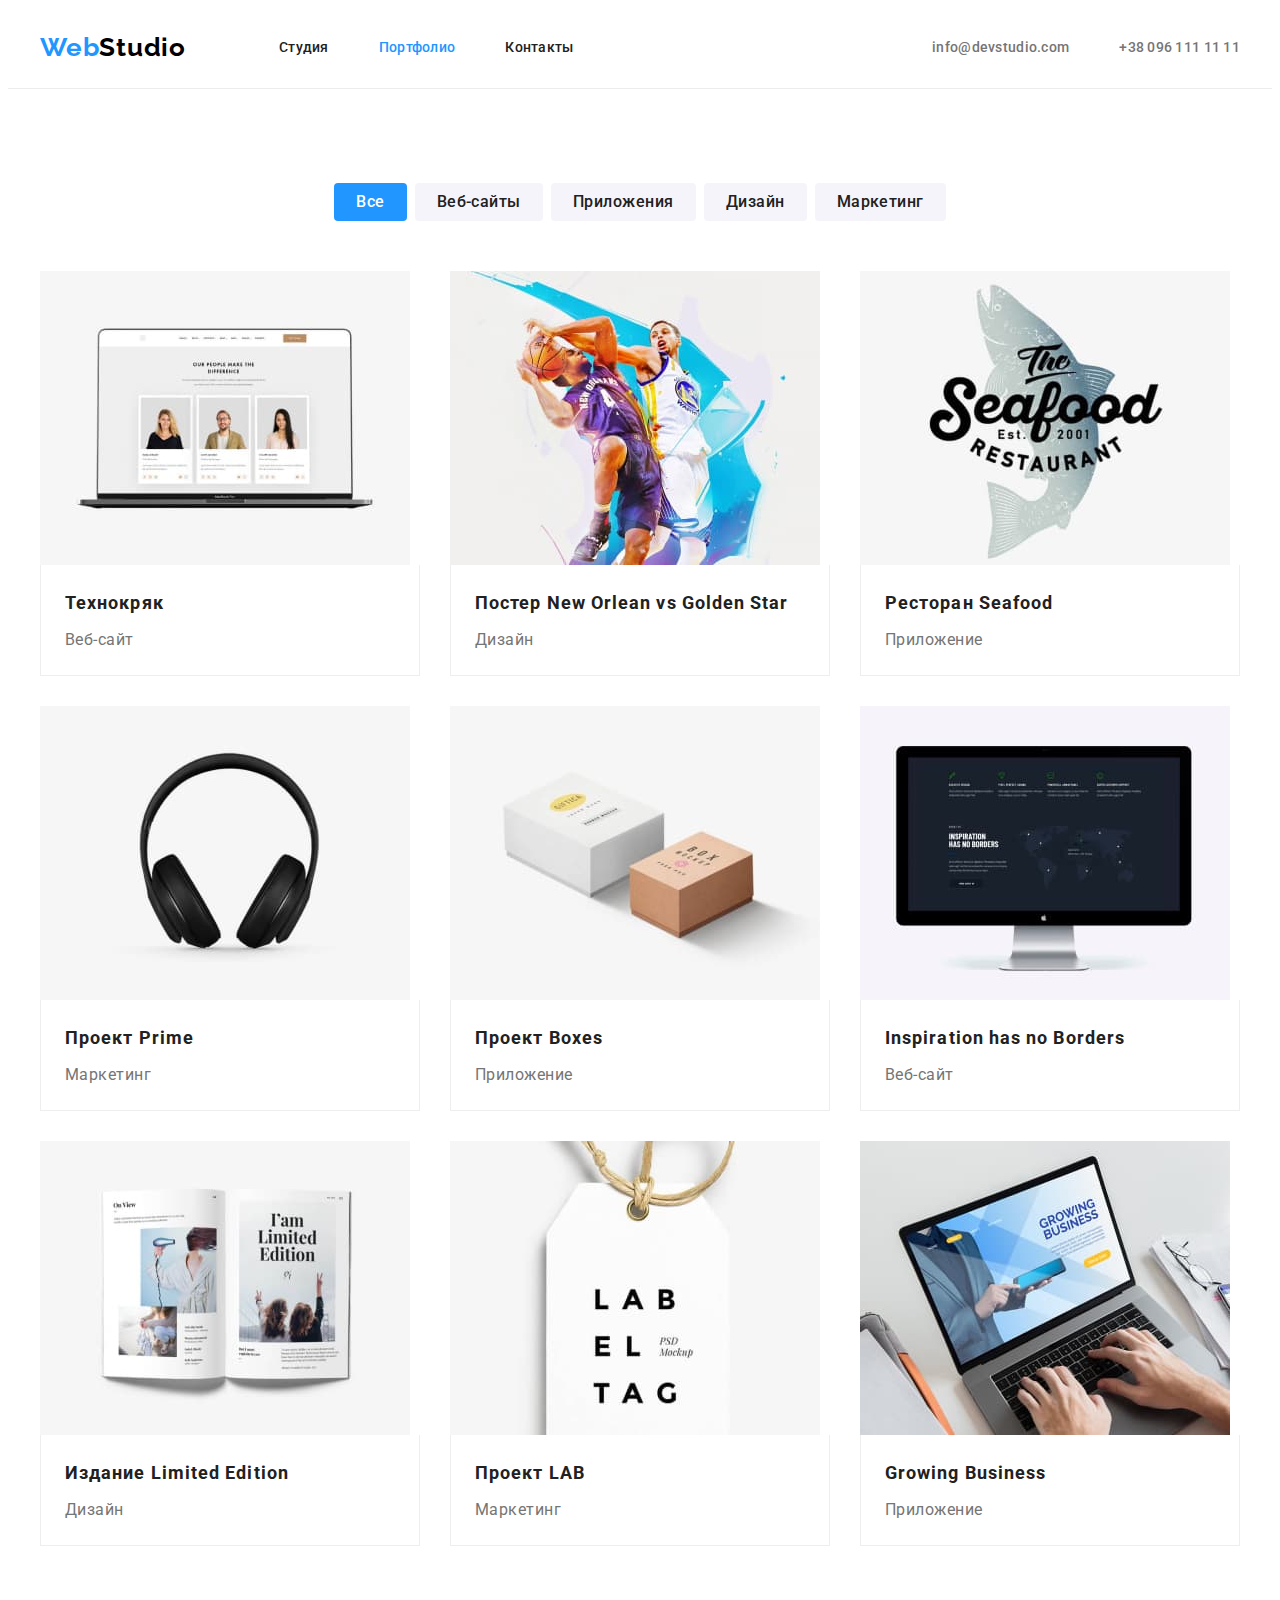
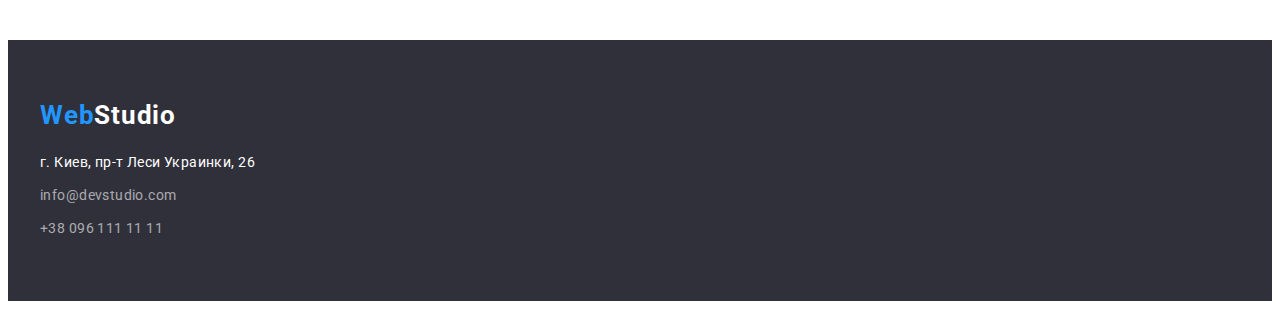
==== portfolio.html @ de07ded1 "copy" ====
<!DOCTYPE html>
<html lang="ru">

<head>
  <meta charset="UTF-8" />
  <meta http-equiv="X-UA-Compatible" content="IE=edge" />
  <meta name="viewport" content="width=device-width, initial-scale=1.0" />
  <title>Web Studio</title>
  <link rel="preconnect" href="https://fonts.googleapis.com">
  <link rel="preconnect" href="https://fonts.gstatic.com" crossorigin>
  <link href="https://fonts.googleapis.com/css2?family=Raleway:wght@700&family=Roboto:wght@400;500;700;900&display=swap"
    rel="stylesheet">

  <link rel="stylesheet" href="https://cdnjs.cloudflare.com/ajax/libs/modern-normalize/1.1.0/modern-normalize.min.css"
    integrity="sha512-wpPYUAdjBVSE4KJnH1VR1HeZfpl1ub8YT/NKx4PuQ5NmX2tKuGu6U/JRp5y+Y8XG2tV+wKQpNHVUX03MfMFn9Q=="
    crossorigin="anonymous" referrerpolicy="no-referrer" />

  <link rel="stylesheet" href="./css/styles.css" />
</head>

<body>
  <!--Шапка-->
  <header class="header">
    <div class="container main-nav">
      <nav class="header-nav">
        <a href="./index.html" lang="en" class="logo"><span>Web</span>Studio</a>
        <ul class="site-nav list">
          <li class="item"><a href="./index.html" class="link">Студия</a></li>
          <li class="item"><a href="./portfolio.html" class="link current">Портфолио</a></li>
          <li class="item"><a href="" class="link">Контакты</a></li>
        </ul>
      </nav>
      <ul class="contact-nav list">
        <li class="item"><a href="mailto:info@devstudio.com" class="link">info@devstudio.com</a></li>
        <li class="item"><a href="tel:+380961111111" class="link">+38 096 111 11 11</a></li>
      </ul>
    </div>
  </header>

  <main>
    <section class="section">
      <div class="container">
        <h1 class="visually-hidden">Портфолио</h1>

        <ul class="portfolio-nav list">
          <li class="item"><button type="button" class="button-portfolio current">Все</button></li>
          <li class="item"><button type="button" class="button-portfolio">Веб-сайты</button></li>
          <li class="item"><button type="button" class="button-portfolio">Приложения</button></li>
          <li class="item"><button type="button" class="button-portfolio">Дизайн</button></li>
          <li class="item"><button type="button" class="button-portfolio">Маркетинг</button></li>
        </ul>

        <ul class="portfolio list">
          <li class="item">
            <article class="card">
              <div class="card-thumb"><img src="./images/tehno.jpg" alt="Ноутбук"></div>
              <div class="card-content">
                <h2 class="portfolio-title">Технокряк</h2>
                <p>Веб-сайт</p>
              </div>
            </article>
          </li>
          <li class="item">
            <article class="card">
              <div class="card-thumb"><img src="./images/poster.jpg" alt="Постер New Orlean vs Golden Star">
              </div>
              <div class="card-content">
                <h2 class="portfolio-title">Постер New Orlean vs Golden Star</h2>
                <p>Дизайн</p>
              </div>
            </article>
          </li>
          <li class="item">
            <article class="card">
              <div class="card-thumb"><img src="./images/seafood.jpg" alt="Логотип ресторана Seafood"></div>
              <div class="card-content">
                <h2 class="portfolio-title">Ресторан Seafood</h2>
                <p>Приложение</p>
              </div>
            </article>
          </li>
          <li class="item">
            <article class="card">
              <div class="card-thumb"><img src="./images/prime.jpg" alt="Наушники"></div>
              <div class="card-content">
                <h2 class="portfolio-title">Проект Prime</h2>
                <p>Маркетинг</p>
              </div>
            </article>
          </li>
          <li class="item">
            <article class="card">
              <div class="card-thumb"><img src="./images/boxes.jpg" alt="Две коробки"></div>
              <div class="card-content">
                <h2 class="portfolio-title">Проект Boxes</h2>
                <p>Приложение</p>
              </div>
            </article>
          </li>
          <li class="item">
            <article class="card">
              <div class="card-thumb"><img src="./images/insp.jpg" alt="Монитор"></div>
              <div class="card-content">
                <h2 class="portfolio-title">Inspiration has no Borders</h2>
                <p>Веб-сайт</p>
              </div>
            </article>
          </li>
          <li class="item">
            <article class="card">
              <div class="card-thumb">
                <img src="./images/limited-edition.jpg" alt="Издание Limited Edition">
              </div>
              <div class="card-content">
                <h2 class="portfolio-title">Издание Limited Edition</h2>
                <p>Дизайн</p>
              </div>
            </article>
          </li>
          <li class="item">
            <article class="card">
              <div class="card-thumb"><img src="./images/lab.jpg" alt="Логотип проекта LAВ"></div>
              <div class="card-content">
                <h2 class="portfolio-title">Проект LAB</h2>
                <p>Маркетинг</p>
              </div>
            </article>
          </li>
          <li class="item">
            <article class="card">
              <div class="card-thumb"><img src="./images/growing.jpg" alt="Работа за ноутбуком"></div>
              <div class="card-content">
                <h2 class="portfolio-title">Growing Business</h2>
                <p>Приложение</p>
              </div>
            </article>
          </li>
        </ul>
      </div>
    </section>
  </main>

  <!--Футер-->
  <footer class="footer">
    <div class="container">
      <a href="./index.html" lang="en" class="logo-footer"><span>Web</span>Studio</a>
      <address>
        <ul class="footer-list list">
          <li class="footer-item"><a href="https://goo.gl/maps/7bNs7U3kRPQ5HcKG6" target="_blank" class="link-adress">г.
              Киев, пр-т Леси
              Украинки,
              26</a></li>
          <li class="footer-item"><a href="mailto:info@devstudio.com" class="link-contact">info@devstudio.com</a></li>
          <li class="footer-item"><a href="tel:+380961111111" class="link-contact">+38 096 111 11 11</a></li>
        </ul>
      </address>
    </div>
  </footer>
</body>

</html>
---- css/styles.css ----
/* Фон background: #E5E5E5 */
/* фон блока background: #F5F4FA */
/* фон футера background: #2F303A */
/* цвет текста color: #757575;-светлый  #212121; #000000 #FFFFFF

*/
/* цвет ссылок футера color: rgba(255, 255, 255, 0.6); */
/* акцент color: #2196F */

:root { 
--primary-text-color: #757575;
--title-text-color: #212121;
--accent-color: #2196ff;
--primary-white-color: #FFFFFF;
--border-portfolio: 1px solid #EEEEEE;
--section-padding: 94px;
--card-set-gap: 30px;
--card-shadow:0px 1px 3px rgba(0, 0, 0, 0.12),
0px 1px 1px rgba(0, 0, 0, 0.14),
0px 2px 1px rgba(0, 0, 0, 0.2);
}

body {
  background-color: var(--primary-white-color);
  color: var(--primary-text-color);
  font-family: "Roboto", sans-serif;
}

/* Utilities */

img {
  display: block;
  max-width: 100%;
  height: auto;
}

.list {
  list-style: none;
  margin: 0;
  padding-left: 0;
}

.link {
  text-decoration: none;
  font-weight: 500;
  font-size: 14px;
  line-height: 1.14;
  letter-spacing: 0.02em;
}

.container {
  width: 1200px;
  padding-left: 15px;
  padding-right: 15px;
  margin-right: auto;
  margin-left: auto;
}

.section {
  padding-top: var(--section-padding);
  padding-bottom: var(--section-padding);
}


/* site nav */
.header {
  border-bottom: 1px solid #ECECEC;
}

.main-nav {
  display: flex;
  align-items: center;
}

.header-nav {
  display: flex;
  align-items: center; 
}

.site-nav {
  margin-left: 93px;
}

.contact-nav {
  margin-left: auto;
}

.site-nav .link {
  display: block;
  padding-top: 32px;
  padding-bottom: 32px;

  color: var(--title-text-color);
}

.site-nav .link.current {
  color: var(--accent-color);
}

.contact-nav, .site-nav {
  padding: 0;
  margin-bottom: 0;
  margin-top: 0;
  display: flex;
}
.site-nav .item:not(:last-child),
.contact-nav .item:not(:last-child) {
  margin-right: 50px;
}


.contact-nav .link {
  display: block;
  padding-top: 32px;
  padding-bottom: 32px;

  color: var(--primary-text-color);
}

.contact-nav a:hover,
.contact-nav a:focus,
.site-nav a:hover,
.site-nav a:focus,
.footer .link:hover, 
.footer .link:focus, 
.link-contact:hover, 
.link-contact:focus {
  color: var(--accent-color);
}

/* Logo */

.logo {
  display: block;

  color: #000;
  font-family: "Raleway", sans-serif;
  font-weight: bold;
  font-size: 26px;
  line-height: 1.2;
  letter-spacing: 0.03em;
  text-decoration: none;
}

.logo>span {
  color: var(--accent-color);
}

/* Hero */

.hero {
  background-color: #2f303a;
  text-align: center;
  padding-top: 200px;
  padding-bottom: 200px;
}

.hero-title {
  margin-top: 0;
  margin-bottom: 30px;
  margin-right: auto;
  margin-left: auto;
  width: 696px;

  color: var(--primary-white-color);
  font-weight: 900;
  font-size: 44px;
  line-height: 1.36;
  letter-spacing: 0.06em;
  text-transform: uppercase;
}

/* Section */

.section-title {
  margin-bottom: 50px;
  margin-top: 0;

  color: var(--title-text-color);
  font-weight: 700;
  font-size: 36px;
  line-height: 1.17;
  text-align: center;
  letter-spacing: 0.03em;
}
/* Features */

.features {
  display: flex;
  justify-content: space-between;
}

.features .title {
  margin-top: 0;
  margin-bottom: 10px;

  color: var(--title-text-color);
  font-weight: 700;
  font-size: 14px;
  line-height: 1.14;
  letter-spacing: 0.03em;
  text-transform: uppercase;
}

.features .text {
  margin: 0;

  font-size: 14px;
  line-height: 1.71;
  letter-spacing: 0.03em;
}

.features .item {
width: 270px;
}

.visually-hidden {
  position: absolute;
  white-space: nowrap;
  width: 1px;
  height: 1px;
  overflow: hidden;
  border: 0;
  padding: 0;
  clip: rect(0 0 0 0);
  clip-path: inset(50%);
  margin: -1px;
}
/* Work List */
.section-work {
  padding-top: 0;
}

.work-list {
  display: flex;
  justify-content: space-between;
}

/* Team */

.section-team {
  background-color: #f5f4fa;
}

.team-list {
  display: flex;
  margin-right: calc(-1 * var(--card-set-gap));
}

.name {
  margin-top: 0;
  margin-bottom: 10px;

  color: var(--title-text-color);
  font-weight: 500;
  font-size: 16px;
  line-height: 1.19;
  text-align: center;
  letter-spacing: 0.03em;
}

.team-list>.item {
  flex-basis: calc(100% / 4 - var(--card-set-gap));
  margin-right: var(--card-set-gap);

  box-shadow: var(--card-shadow);
  border-radius: 0px 0px 4px 4px;
  overflow: hidden;
}

.team-card {
padding-top: 30px;
padding-bottom: 30px;

background-color: var(--primary-white-color);
}


.team-list p {
  margin-top: 0;
  margin-bottom: 0;

  font-size: 16px;
  line-height: 1.19;
  text-align: center;
  letter-spacing: 0.03em;
}

/* Button */

.button {
  border: none;
  border-radius: 4px;
  box-shadow: 0px 4px 4px rgba(0, 0, 0, 0.15);
  height: 50px;
  min-width: 200px;

  font-family: "Roboto", sans-serif;
  color: var(--primary-white-color);
  background-color: var(--accent-color);
  cursor: pointer;
  font-weight: 700;
  font-size: 16px;
  line-height: 1.87;
  text-align: center;
  letter-spacing: 0.06em;
}

.button:hover, .button:focus {
  background-color: #188CE8;
  color: var(--primary-white-color);
}

/* Footer */

.footer {
  background-color: #2f303a;
  padding-top: 60px;
  padding-bottom: 60px;
}

.logo-footer {
  margin-bottom: 20px;

  color: var(--primary-white-color);
  font-family: inherit;
  font-weight: 700;
  font-size: 26px;
  line-height: 1.2;
  letter-spacing: 0.03em;
  text-decoration: none;
  display: block;
}

.logo-footer > span {
  color: var(--accent-color);
}

.footer-item:not(:last-child) {
margin-bottom: 9px;
}

.link-adress {
  color: var(--primary-white-color);
  font-style: normal;
  text-decoration: none;
  font-size: 14px;
  line-height: 1.71;
  letter-spacing: 0.03em;
}

.link-contact {
  color: rgba(255, 255, 255, 0.6);
  font-style: normal;
  text-decoration: none;
  font-size: 14px;
  line-height: 1.71;
  letter-spacing: 0.03em;
}

/* Portfolio */

/* button nav */
.portfolio-nav {
  margin-bottom: 50px;
  display: flex;
  justify-content: center;
}

.portfolio-nav > .item:not(:last-child) {
  margin-right: 8px;
}

.button-portfolio.current,
.button-portfolio:hover,
.button-portfolio:focus {
  color: var(--primary-white-color);
  background-color: var(--accent-color);
}

.button-portfolio {
  cursor: pointer;
  padding: 6px 22px;
  display: flex;
  /* height: 38px; 
  min-width: 78px;
  align-items: center;
  justify-content: center; */

  font-family: inherit;
  background-color: #F5F4FA;
  color: var(--title-text-color);
  font-weight: 500;
  font-size: 16px;
  line-height: 1.62;
  text-align: center;
  letter-spacing: 0.03em;
  border: none;
  border-radius: 4px;
}

/* Portfolio List */

.portfolio {
  display: flex;
  flex-wrap: wrap;
  margin-bottom: calc(-1 * var(--card-set-gap));
  margin-right: calc(-1 * var(--card-set-gap));
}

.portfolio > .item {
 flex-basis: calc(100% / 3 - var(--card-set-gap));
 margin-right: var(--card-set-gap);
 margin-bottom: var(--card-set-gap);
}

.card-content {
  padding-top: 20px;
  padding-bottom: 20px;
  padding-left: 24px;
  padding-right: 24px;
  border-left: var(--border-portfolio);
  border-bottom: var(--border-portfolio);
  border-right: var(--border-portfolio);
}

.portfolio-title {
  margin-top: 0;
  margin-bottom: 4px;

  color: var(--title-text-color);
  font-size: 18px;
  line-height: 2;
  letter-spacing: 0.06em;
}

.portfolio p {
  font-size: 16px;
  line-height: 1.87;
  letter-spacing: 0.03em;
  margin-top: 0px;
  margin-bottom: 0px;
}
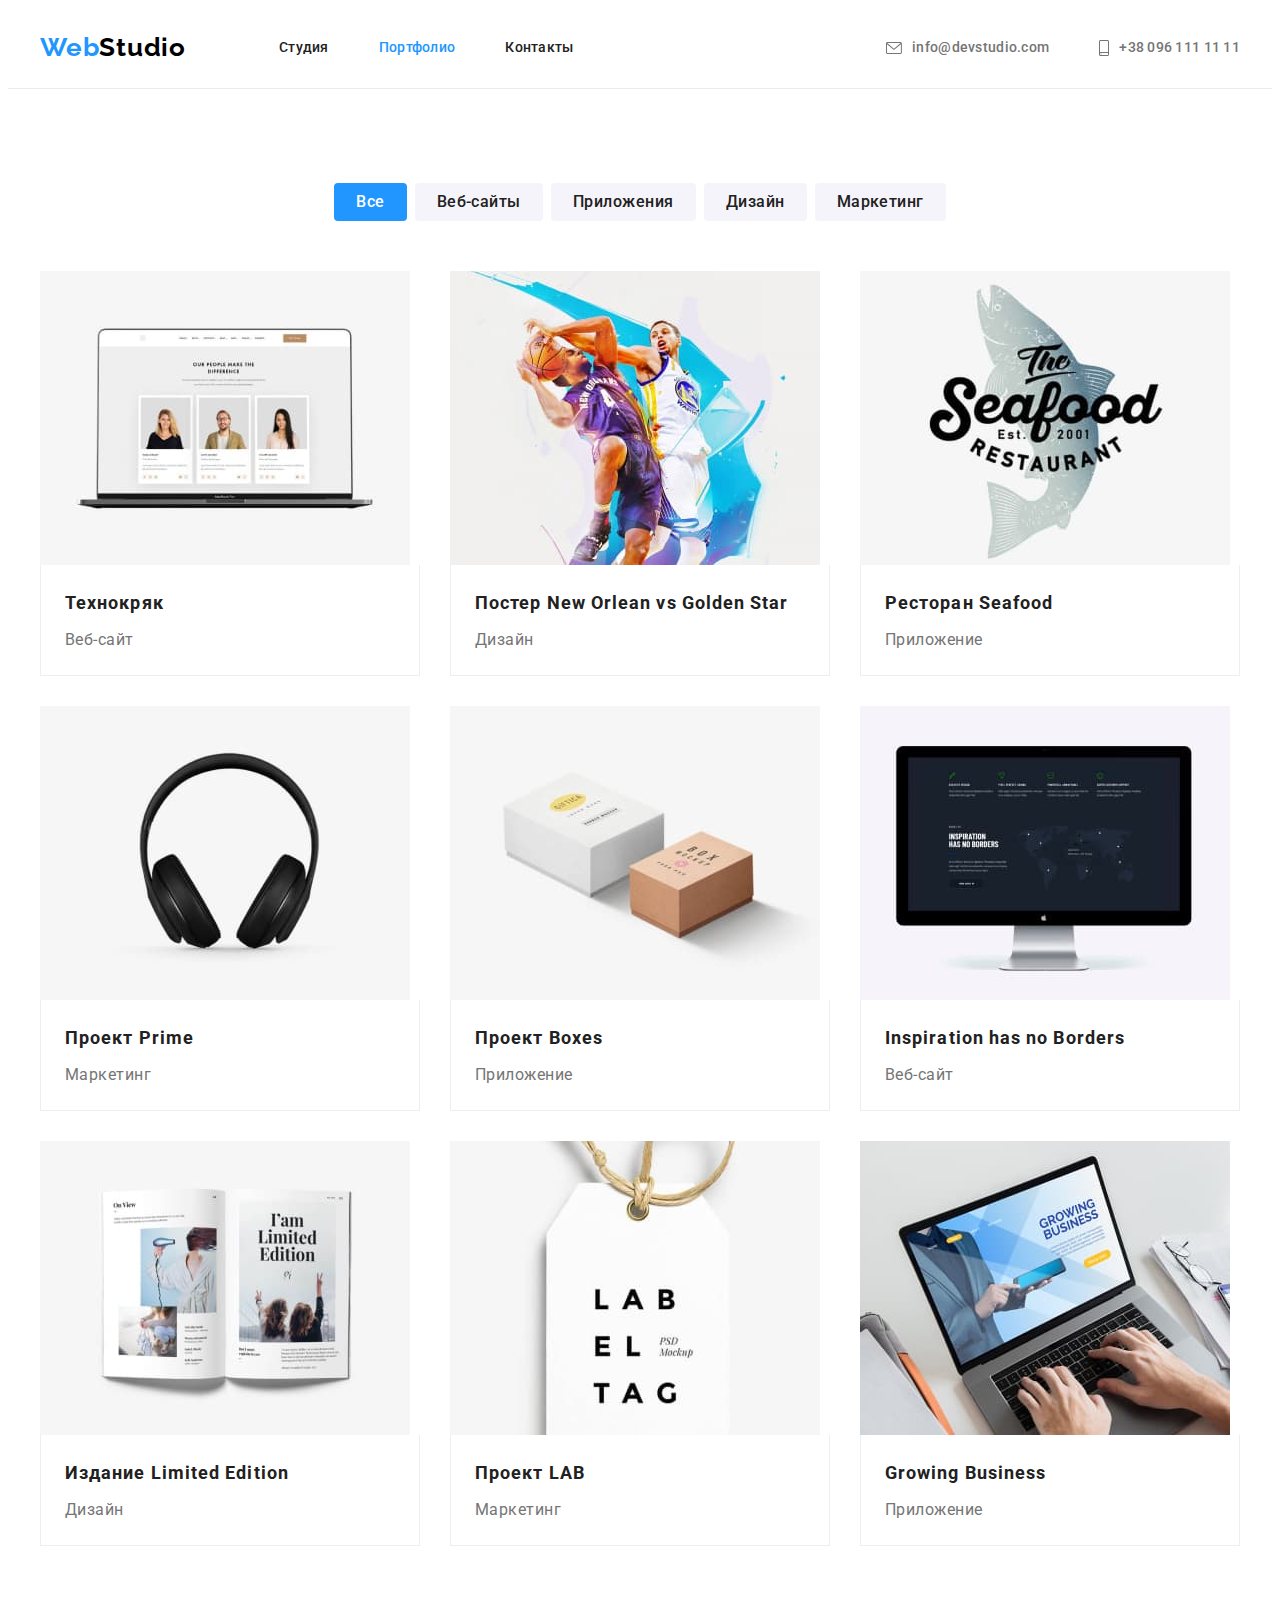
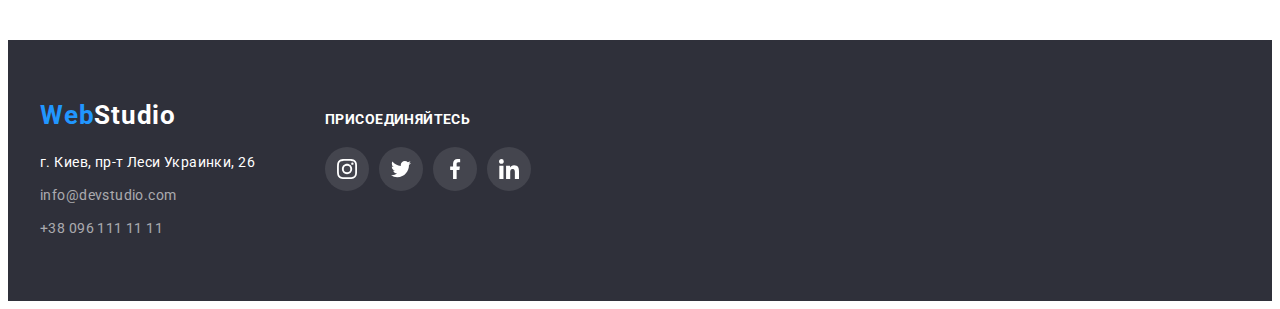
==== commit c2a7851d: "portfolio" ====
--- a/portfolio.html
+++ b/portfolio.html
@@ -31,8 +31,12 @@
         </ul>
       </nav>
       <ul class="contact-nav list">
-        <li class="item"><a href="mailto:info@devstudio.com" class="link">info@devstudio.com</a></li>
-        <li class="item"><a href="tel:+380961111111" class="link">+38 096 111 11 11</a></li>
+        <li class="item"><a href="mailto:info@devstudio.com" class="link"><svg class="icon-envelope">
+              <use href="./images/icons.svg#icon-envelope"></use>
+            </svg>info@devstudio.com</a></li>
+        <li class="item"><a href="tel:+380961111111" class="link"><svg class="icon-smartphone">
+              <use href="./images/icons.svg#icon-smartphone"></use>
+            </svg>+38 096 111 11 11</a></li>
       </ul>
     </div>
   </header>
@@ -142,18 +146,38 @@
 
   <!--Футер-->
   <footer class="footer">
-    <div class="container">
-      <a href="./index.html" lang="en" class="logo-footer"><span>Web</span>Studio</a>
-      <address>
-        <ul class="footer-list list">
-          <li class="footer-item"><a href="https://goo.gl/maps/7bNs7U3kRPQ5HcKG6" target="_blank" class="link-adress">г.
-              Киев, пр-т Леси
-              Украинки,
-              26</a></li>
-          <li class="footer-item"><a href="mailto:info@devstudio.com" class="link-contact">info@devstudio.com</a></li>
-          <li class="footer-item"><a href="tel:+380961111111" class="link-contact">+38 096 111 11 11</a></li>
+    <div class="container footer-container">
+      <div class="address-div">
+        <a href="./index.html" lang="en" class="logo-footer"><span>Web</span>Studio</a>
+        <address>
+          <ul class="footer-list list">
+            <li class="footer-item"><a href="https://goo.gl/maps/7bNs7U3kRPQ5HcKG6" target="_blank"
+                class="link-adress">г.
+                Киев, пр-т Леси
+                Украинки,
+                26</a></li>
+            <li class="footer-item"><a href="mailto:info@devstudio.com" class="link-contact">info@devstudio.com</a></li>
+            <li class="footer-item"><a href="tel:+380961111111" class="link-contact">+38 096 111 11 11</a></li>
+          </ul>
+        </address>
+      </div>
+      <div>
+        <p class="join">присоединяйтесь</p>
+        <ul class="social-list list">
+          <li class="social-item"> <a href="" class="social-link footer-link link"><svg class="social-icon footer-icon">
+                <use href="./images/icons.svg#icon-instagram"></use>
+              </svg></a></li>
+          <li class="social-item"><a href="" class="social-link footer-link link"><svg class="social-icon footer-icon">
+                <use href="./images/icons.svg#icon-twitter"></use>
+              </svg></a></li>
+          <li class="social-item"> <a href="" class="social-link footer-link link"><svg class="social-icon footer-icon">
+                <use href="./images/icons.svg#icon-facebook"></use>
+              </svg></a></li>
+          <li class="social-item"><a href="" class="social-link footer-link link"><svg class="social-icon footer-icon">
+                <use href="./images/icons.svg#icon-linkedin"></use>
+              </svg></a></li>
         </ul>
-      </address>
+      </div>
     </div>
   </footer>
 </body>
--- a/css/styles.css
+++ b/css/styles.css
@@ -12,6 +12,7 @@
 --title-text-color: #212121;
 --accent-color: #2196ff;
 --primary-white-color: #FFFFFF;
+--icon-color: #AFB1B8;
 --border-portfolio: 1px solid #EEEEEE;
 --section-padding: 94px;
 --card-set-gap: 30px;
@@ -103,6 +104,8 @@
   margin-top: 0;
   display: flex;
 }
+
+
 .site-nav .item:not(:last-child),
 .contact-nav .item:not(:last-child) {
   margin-right: 50px;
@@ -110,12 +113,14 @@
 
 
 .contact-nav .link {
-  display: block;
+  display: flex;
   padding-top: 32px;
   padding-bottom: 32px;
+  align-items: center;
 
   color: var(--primary-text-color);
 }
+
 
 .contact-nav a:hover,
 .contact-nav a:focus,
@@ -128,6 +133,20 @@
   color: var(--accent-color);
 }
 
+.icon-envelope {
+  width: 16px;
+  height: 12px;
+  margin-right: 10px;
+  fill: currentColor;
+}
+
+.icon-smartphone {
+  width: 10px;
+  height: 16px;
+  margin-right: 10px;
+  fill: currentColor;
+}
+
 /* Logo */
 
 .logo {
@@ -149,10 +168,17 @@
 /* Hero */
 
 .hero {
+  text-align: center;
+
   background-color: #2f303a;
-  text-align: center;
+  background-image: linear-gradient(to right, rgba(47, 48, 58, 0.4), rgba(47, 48, 58, 0.4)),
+  url(../images/background-hero.jpg);
+  max-width: 1600px;
+  height: 600px;
   padding-top: 200px;
   padding-bottom: 200px;
+  background-size: cover;
+  background-position: center;
 }
 
 .hero-title {
@@ -183,6 +209,7 @@
   text-align: center;
   letter-spacing: 0.03em;
 }
+
 /* Features */
 
 .features {
@@ -214,11 +241,37 @@
 width: 270px;
 }
 
+.features .item::before {
+  content: ' ';
+  display: block;
+  height: 120px;
+  margin-bottom: 30px;
+  background-color: #F5F4FA;
+  background-repeat: no-repeat;
+  background-position: center;
+}
+
+.icon-antenna::before {
+ background-image: url(../images/antenna.svg);
+}
+
+.icon-clock::before {
+  background-image: url(../images/clock.svg);
+}
+
+.icon-diagram::before {
+background-image: url(../images/diagram.svg);
+}
+
+.icon-astronaut::before {
+  background-image: url(../images/astronaut.svg);
+}
+
 .visually-hidden {
-  position: absolute;
-  white-space: nowrap;
-  width: 1px;
-  height: 1px;
+  position:absolute;
+  white-space:nowrap;
+  width:1px;
+  height:1px;
   overflow: hidden;
   border: 0;
   padding: 0;
@@ -260,19 +313,19 @@
 }
 
 .team-list>.item {
-  flex-basis: calc(100% / 4 - var(--card-set-gap));
   margin-right: var(--card-set-gap);
+  padding-bottom: 30px;
 
   box-shadow: var(--card-shadow);
   border-radius: 0px 0px 4px 4px;
   overflow: hidden;
+
+  background-color: var(--primary-white-color);
 }
 
 .team-card {
 padding-top: 30px;
-padding-bottom: 30px;
-
-background-color: var(--primary-white-color);
+padding-bottom: 16px;
 }
 
 
@@ -284,6 +337,45 @@
   line-height: 1.19;
   text-align: center;
   letter-spacing: 0.03em;
+}
+
+/* Social Media */
+
+.social-list {
+  display: flex;
+  justify-content: center;
+  align-items: center;
+}
+
+.social-item {
+  margin-right: 10px;
+}
+
+.social-item:last-child {
+  margin-right: 0;
+}
+
+.social-icon{
+  width: 20px;
+  height: 20px;
+  fill: currentColor;
+  display: inline;
+}
+
+
+.social-link {
+  border-radius: 50%;
+  width: 44px;
+  height: 44px;
+  display: flex;
+  justify-content: center;
+  align-items: center;
+  color: var(--icon-color);
+}
+
+.social-link:hover {
+  background-color: var(--accent-color);
+  color: var(--primary-white-color);
 }
 
 /* Button */
@@ -311,12 +403,61 @@
   color: var(--primary-white-color);
 }
 
+/* Clients */
+
+.clients-list {
+  display: flex;
+  justify-content: center;
+  align-items: center;
+}
+
+.clients-item {
+  margin-right: 30px;
+}
+
+.clients-item:last-child {
+  margin-right: 0;
+}
+
+.clients-link {
+  border: 1px solid #AFB1B8;
+  box-sizing: border-box;
+  border-radius: 4px;
+  width: 170px;
+  height: 92px;
+  display: flex;
+  justify-content: center;
+  align-items: center;
+  color: var(--icon-color);
+}
+
+.clients-link:hover {
+  border-color: var(--accent-color);
+  color: var(--accent-color);
+}
+
+.clients-icon {
+  width: 106px;
+  height: 60px;
+  fill: currentColor;
+}
+
+
 /* Footer */
 
 .footer {
   background-color: #2f303a;
   padding-top: 60px;
   padding-bottom: 60px;
+}
+
+.footer-container {
+  display: flex;
+  align-items: baseline;
+}
+
+.address-div {
+  margin-right: 70px;
 }
 
 .logo-footer {
@@ -357,6 +498,32 @@
   line-height: 1.71;
   letter-spacing: 0.03em;
 }
+
+.join {
+margin-bottom: 20px;
+margin-top: 0;
+
+  color: var(--primary-white-color);
+  font-weight: 700;
+  font-size: 14px;
+  line-height: 16px;
+  letter-spacing: 0.03em;
+  text-transform: uppercase;
+}
+
+.footer-link {
+  color: var(--primary-white-color);
+  background-color: rgba(255, 255, 255, 0.1);
+}
+
+.footer-link:hover .footer-icon{
+  color: var(--primary-white-color);
+}
+
+.footer-icon {
+  fill: currentColor;
+}
+
 
 /* Portfolio */
 
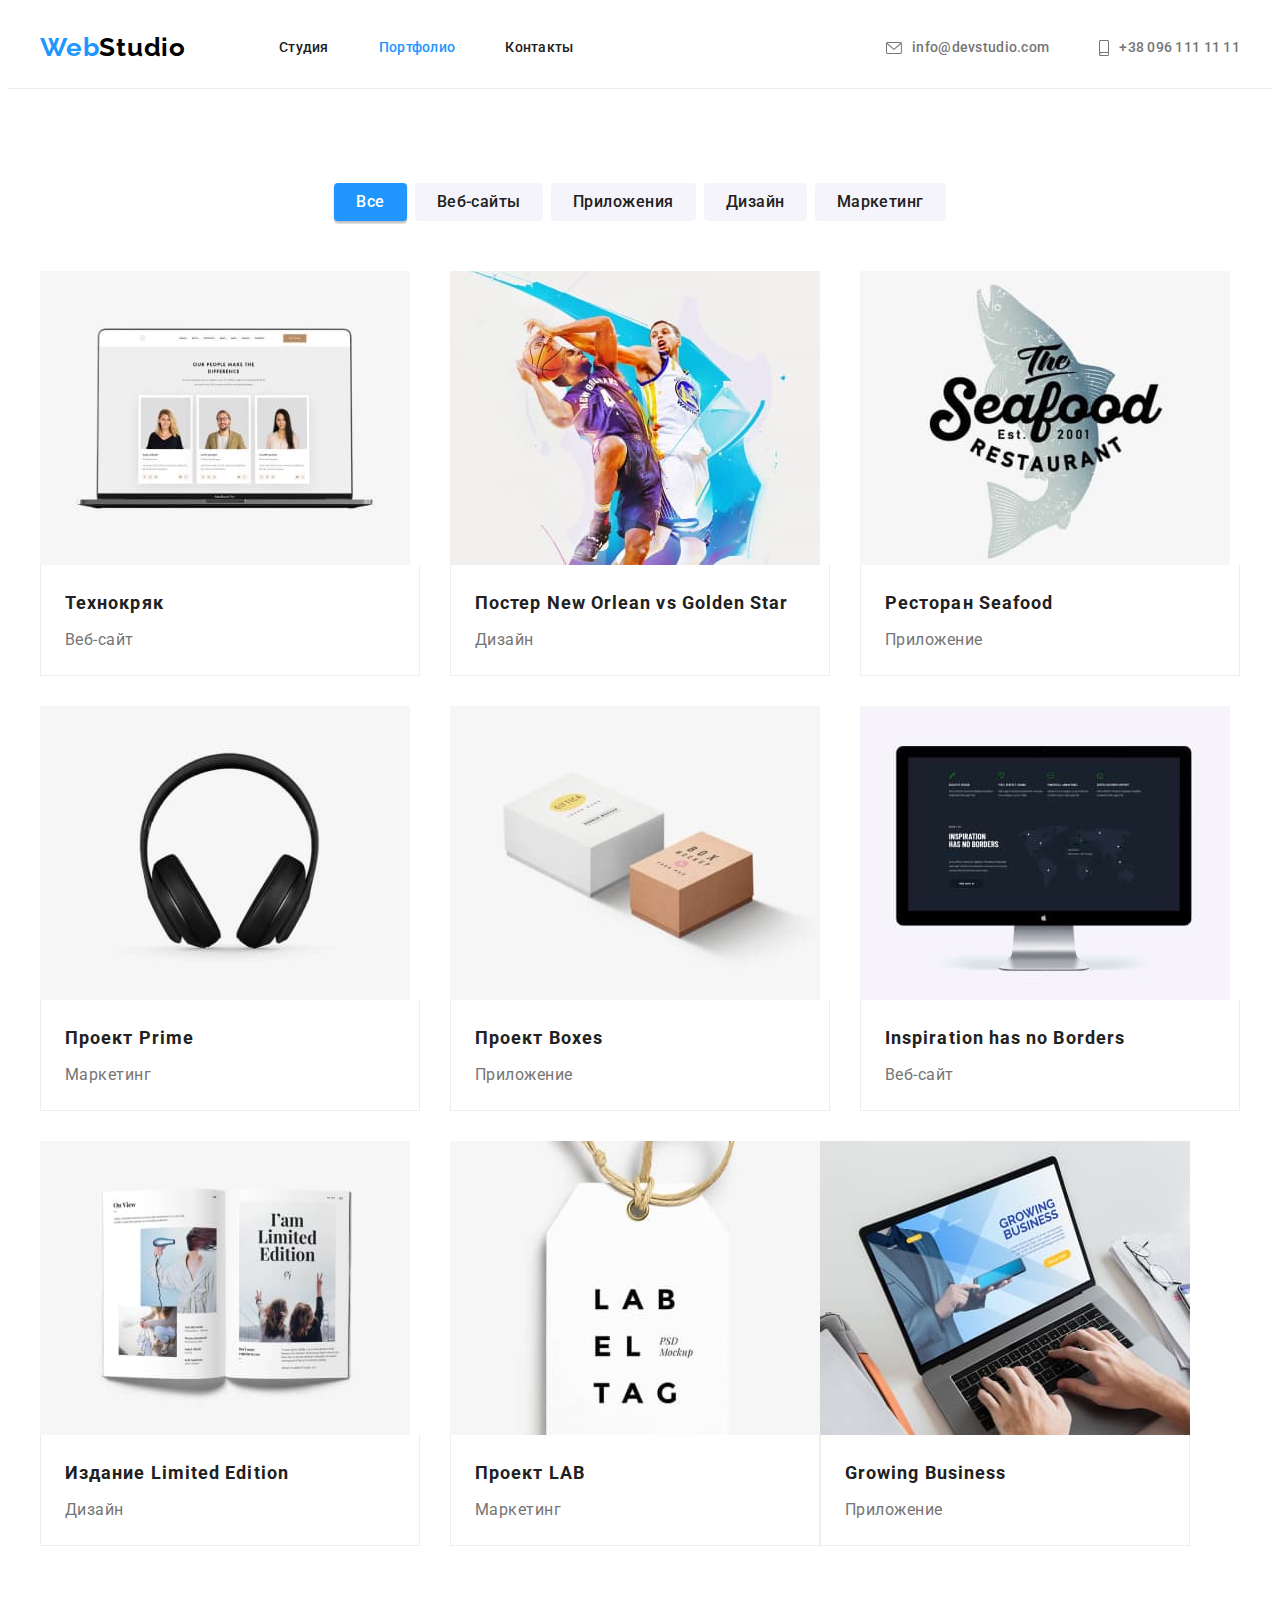
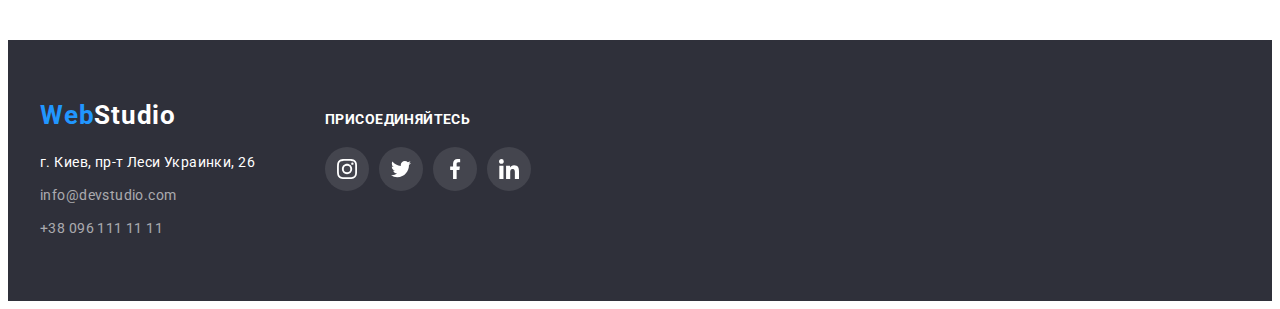
==== commit 2a4f6eb0: "hover" ====
--- a/portfolio.html
+++ b/portfolio.html
@@ -55,89 +55,86 @@
         </ul>
 
         <ul class="portfolio list">
-          <li class="item">
-            <article class="card">
-              <div class="card-thumb"><img src="./images/tehno.jpg" alt="Ноутбук"></div>
+          <li class="portfolio-item"><a href="" class="card-link link">
+              <img src="./images/tehno.jpg" alt="Ноутбук">
               <div class="card-content">
                 <h2 class="portfolio-title">Технокряк</h2>
                 <p>Веб-сайт</p>
               </div>
-            </article>
+            </a>
           </li>
-          <li class="item">
-            <article class="card">
-              <div class="card-thumb"><img src="./images/poster.jpg" alt="Постер New Orlean vs Golden Star">
-              </div>
+          <li class="portfolio-item"><a href="" class="card-link link">
+              <img src="./images/poster.jpg" alt="Постер New Orlean vs Golden Star">
               <div class="card-content">
                 <h2 class="portfolio-title">Постер New Orlean vs Golden Star</h2>
                 <p>Дизайн</p>
               </div>
-            </article>
+            </a>
           </li>
-          <li class="item">
-            <article class="card">
-              <div class="card-thumb"><img src="./images/seafood.jpg" alt="Логотип ресторана Seafood"></div>
+          <li class="portfolio-item"><a href="" class="card-link link">
+              <img src="./images/seafood.jpg" alt="Логотип ресторана Seafood">
               <div class="card-content">
                 <h2 class="portfolio-title">Ресторан Seafood</h2>
                 <p>Приложение</p>
               </div>
-            </article>
+            </a>
           </li>
-          <li class="item">
-            <article class="card">
-              <div class="card-thumb"><img src="./images/prime.jpg" alt="Наушники"></div>
+          <li class="portfolio-item"><a href="" class="card-link link">
+              <img src="./images/prime.jpg" alt="Наушники">
               <div class="card-content">
                 <h2 class="portfolio-title">Проект Prime</h2>
                 <p>Маркетинг</p>
               </div>
-            </article>
+            </a>
           </li>
-          <li class="item">
-            <article class="card">
-              <div class="card-thumb"><img src="./images/boxes.jpg" alt="Две коробки"></div>
+          <li class="portfolio-item">
+            <a href="" class="card-link link">
+              <img src="./images/boxes.jpg" alt="Две коробки">
               <div class="card-content">
                 <h2 class="portfolio-title">Проект Boxes</h2>
                 <p>Приложение</p>
               </div>
-            </article>
+            </a>
           </li>
-          <li class="item">
-            <article class="card">
-              <div class="card-thumb"><img src="./images/insp.jpg" alt="Монитор"></div>
+
+          <li class="portfolio-item">
+            <a href="" class="card-link link">
+              <img src="./images/insp.jpg" alt="Монитор">
               <div class="card-content">
                 <h2 class="portfolio-title">Inspiration has no Borders</h2>
                 <p>Веб-сайт</p>
               </div>
-            </article>
+            </a>
           </li>
-          <li class="item">
-            <article class="card">
-              <div class="card-thumb">
-                <img src="./images/limited-edition.jpg" alt="Издание Limited Edition">
-              </div>
+
+          <li class="portfolio-item">
+            <a href="" class="card-link link">
+              <img src="./images/limited-edition.jpg" alt="Издание Limited Edition">
               <div class="card-content">
                 <h2 class="portfolio-title">Издание Limited Edition</h2>
                 <p>Дизайн</p>
               </div>
-            </article>
+            </a>
           </li>
+
           <li class="item">
-            <article class="card">
-              <div class="card-thumb"><img src="./images/lab.jpg" alt="Логотип проекта LAВ"></div>
+            <a href="" class="card-link link">
+              <img src="./images/lab.jpg" alt="Логотип проекта LAВ">
               <div class="card-content">
                 <h2 class="portfolio-title">Проект LAB</h2>
                 <p>Маркетинг</p>
               </div>
-            </article>
+            </a>
           </li>
+
           <li class="item">
-            <article class="card">
-              <div class="card-thumb"><img src="./images/growing.jpg" alt="Работа за ноутбуком"></div>
+            <a href="" class="card-link link">
+              <img src="./images/growing.jpg" alt="Работа за ноутбуком">
               <div class="card-content">
                 <h2 class="portfolio-title">Growing Business</h2>
                 <p>Приложение</p>
               </div>
-            </article>
+            </a>
           </li>
         </ul>
       </div>
--- a/css/styles.css
+++ b/css/styles.css
@@ -7,18 +7,18 @@
 /* цвет ссылок футера color: rgba(255, 255, 255, 0.6); */
 /* акцент color: #2196F */
 
-:root { 
---primary-text-color: #757575;
---title-text-color: #212121;
---accent-color: #2196ff;
---primary-white-color: #FFFFFF;
---icon-color: #AFB1B8;
---border-portfolio: 1px solid #EEEEEE;
---section-padding: 94px;
---card-set-gap: 30px;
---card-shadow:0px 1px 3px rgba(0, 0, 0, 0.12),
-0px 1px 1px rgba(0, 0, 0, 0.14),
-0px 2px 1px rgba(0, 0, 0, 0.2);
+:root {
+  --primary-text-color: #757575;
+  --title-text-color: #212121;
+  --accent-color: #2196ff;
+  --primary-white-color: #FFFFFF;
+  --icon-color: #AFB1B8;
+  --border-portfolio: 1px solid #EEEEEE;
+  --section-padding: 94px;
+  --card-set-gap: 30px;
+  --card-shadow: 0px 1px 3px rgba(0, 0, 0, 0.12),
+    0px 1px 1px rgba(0, 0, 0, 0.14),
+    0px 2px 1px rgba(0, 0, 0, 0.2);
 }
 
 body {
@@ -75,7 +75,7 @@
 
 .header-nav {
   display: flex;
-  align-items: center; 
+  align-items: center;
 }
 
 .site-nav {
@@ -98,7 +98,8 @@
   color: var(--accent-color);
 }
 
-.contact-nav, .site-nav {
+.contact-nav,
+.site-nav {
   padding: 0;
   margin-bottom: 0;
   margin-top: 0;
@@ -126,9 +127,9 @@
 .contact-nav a:focus,
 .site-nav a:hover,
 .site-nav a:focus,
-.footer .link:hover, 
-.footer .link:focus, 
-.link-contact:hover, 
+.footer .link:hover,
+.footer .link:focus,
+.link-contact:hover,
 .link-contact:focus {
   color: var(--accent-color);
 }
@@ -172,8 +173,11 @@
 
   background-color: #2f303a;
   background-image: linear-gradient(to right, rgba(47, 48, 58, 0.4), rgba(47, 48, 58, 0.4)),
-  url(../images/background-hero.jpg);
-  max-width: 1600px;
+    url(../images/background-hero.jpg);
+  background-repeat: no-repeat;
+  margin-right: auto;
+  margin-left: auto;
+    max-width: 1600px;
   height: 600px;
   padding-top: 200px;
   padding-bottom: 200px;
@@ -238,40 +242,30 @@
 }
 
 .features .item {
-width: 270px;
-}
-
-.features .item::before {
-  content: ' ';
-  display: block;
+  width: 270px;
+}
+
+
+.feature-div {
   height: 120px;
   margin-bottom: 30px;
   background-color: #F5F4FA;
-  background-repeat: no-repeat;
-  background-position: center;
-}
-
-.icon-antenna::before {
- background-image: url(../images/antenna.svg);
-}
-
-.icon-clock::before {
-  background-image: url(../images/clock.svg);
-}
-
-.icon-diagram::before {
-background-image: url(../images/diagram.svg);
-}
-
-.icon-astronaut::before {
-  background-image: url(../images/astronaut.svg);
+  border-radius: 4px;
+  display: flex;
+  justify-content: center;
+  align-items: center;
+}
+
+.icon-features {
+  width: 70px;
+  height: 70px;
 }
 
 .visually-hidden {
-  position:absolute;
-  white-space:nowrap;
-  width:1px;
-  height:1px;
+  position: absolute;
+  white-space: nowrap;
+  width: 1px;
+  height: 1px;
   overflow: hidden;
   border: 0;
   padding: 0;
@@ -279,6 +273,8 @@
   clip-path: inset(50%);
   margin: -1px;
 }
+
+
 /* Work List */
 .section-work {
   padding-top: 0;
@@ -314,7 +310,6 @@
 
 .team-list>.item {
   margin-right: var(--card-set-gap);
-  padding-bottom: 30px;
 
   box-shadow: var(--card-shadow);
   border-radius: 0px 0px 4px 4px;
@@ -324,14 +319,14 @@
 }
 
 .team-card {
-padding-top: 30px;
-padding-bottom: 16px;
+  padding-top: 30px;
+  padding-bottom: 30px;
 }
 
 
 .team-list p {
-  margin-top: 0;
-  margin-bottom: 0;
+  margin-top: 10px;
+  margin-bottom: 16px;
 
   font-size: 16px;
   line-height: 1.19;
@@ -347,15 +342,12 @@
   align-items: center;
 }
 
-.social-item {
-  margin-right: 10px;
-}
-
-.social-item:last-child {
-  margin-right: 0;
-}
-
-.social-icon{
+.social-item + .social-item{
+  margin-left: 10px;
+}
+
+
+.social-icon {
   width: 20px;
   height: 20px;
   fill: currentColor;
@@ -373,7 +365,8 @@
   color: var(--icon-color);
 }
 
-.social-link:hover {
+.social-link:hover,
+.social-link:focus {
   background-color: var(--accent-color);
   color: var(--primary-white-color);
 }
@@ -398,7 +391,8 @@
   letter-spacing: 0.06em;
 }
 
-.button:hover, .button:focus {
+.button:hover,
+.button:focus {
   background-color: #188CE8;
   color: var(--primary-white-color);
 }
@@ -407,7 +401,6 @@
 
 .clients-list {
   display: flex;
-  justify-content: center;
   align-items: center;
 }
 
@@ -431,7 +424,8 @@
   color: var(--icon-color);
 }
 
-.clients-link:hover {
+.clients-link:hover,
+.clients-link:focus {
   border-color: var(--accent-color);
   color: var(--accent-color);
 }
@@ -473,12 +467,12 @@
   display: block;
 }
 
-.logo-footer > span {
+.logo-footer>span {
   color: var(--accent-color);
 }
 
 .footer-item:not(:last-child) {
-margin-bottom: 9px;
+  margin-bottom: 9px;
 }
 
 .link-adress {
@@ -500,8 +494,8 @@
 }
 
 .join {
-margin-bottom: 20px;
-margin-top: 0;
+  margin-bottom: 20px;
+  margin-top: 0;
 
   color: var(--primary-white-color);
   font-weight: 700;
@@ -516,7 +510,8 @@
   background-color: rgba(255, 255, 255, 0.1);
 }
 
-.footer-link:hover .footer-icon{
+.footer-link:hover .footer-icon,
+.footer-link:focus .footer-icon {
   color: var(--primary-white-color);
 }
 
@@ -534,7 +529,7 @@
   justify-content: center;
 }
 
-.portfolio-nav > .item:not(:last-child) {
+.portfolio-nav>.item:not(:last-child) {
   margin-right: 8px;
 }
 
@@ -543,16 +538,16 @@
 .button-portfolio:focus {
   color: var(--primary-white-color);
   background-color: var(--accent-color);
+    box-shadow: 0px 3px 1px rgba(0, 0, 0, 0.1),
+    0px 1px 2px rgba(0, 0, 0, 0.08),
+    0px 2px 2px rgba(0, 0, 0, 0.12);
 }
 
 .button-portfolio {
   cursor: pointer;
   padding: 6px 22px;
   display: flex;
-  /* height: 38px; 
-  min-width: 78px;
-  align-items: center;
-  justify-content: center; */
+  
 
   font-family: inherit;
   background-color: #F5F4FA;
@@ -575,10 +570,17 @@
   margin-right: calc(-1 * var(--card-set-gap));
 }
 
-.portfolio > .item {
- flex-basis: calc(100% / 3 - var(--card-set-gap));
- margin-right: var(--card-set-gap);
- margin-bottom: var(--card-set-gap);
+ .card-link:hover,
+ .card-link:focus {
+  box-shadow: 0px 1px 1px rgba(0, 0, 0, 0.12),
+    0px 4px 4px rgba(0, 0, 0, 0.06),
+    1px 4px 6px rgba(0, 0, 0, 0.16);
+}
+
+.portfolio-item {
+  flex-basis: calc(100% / 3 - var(--card-set-gap));
+  margin-right: var(--card-set-gap);
+  margin-bottom: var(--card-set-gap);
 }
 
 .card-content {
@@ -602,9 +604,11 @@
 }
 
 .portfolio p {
+  font-weight: 400;
   font-size: 16px;
   line-height: 1.87;
   letter-spacing: 0.03em;
   margin-top: 0px;
   margin-bottom: 0px;
+  color: var(--primary-text-color);
 }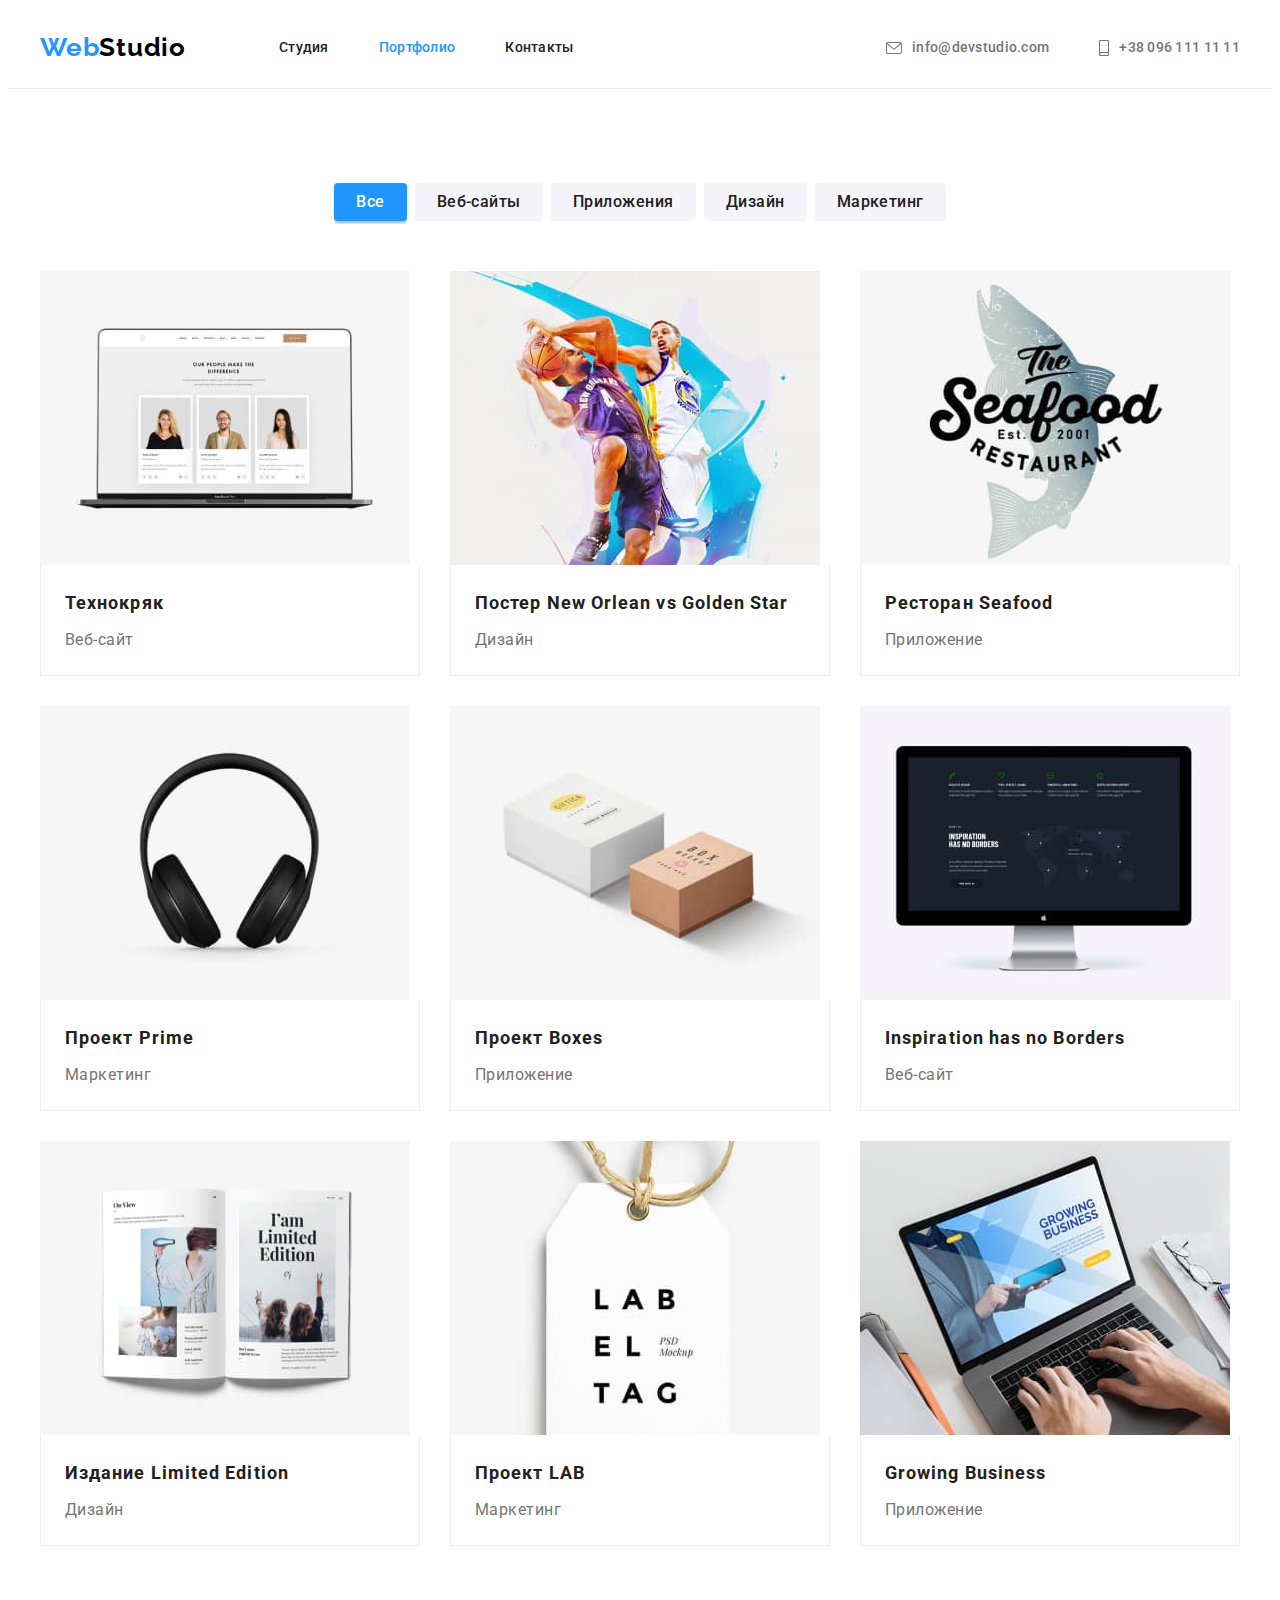
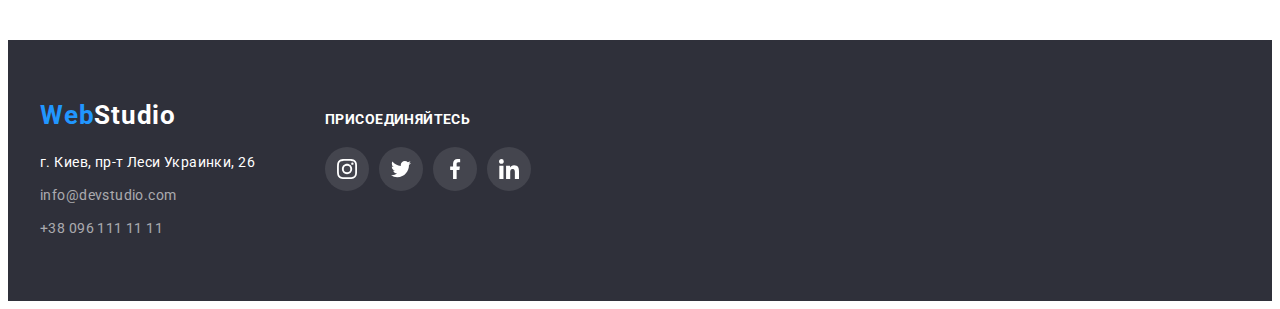
==== commit ae8b872d: "item" ====
--- a/portfolio.html
+++ b/portfolio.html
@@ -117,7 +117,7 @@
             </a>
           </li>
 
-          <li class="item">
+          <li class="portfolio-item">
             <a href="" class="card-link link">
               <img src="./images/lab.jpg" alt="Логотип проекта LAВ">
               <div class="card-content">
@@ -127,7 +127,7 @@
             </a>
           </li>
 
-          <li class="item">
+          <li class="portfolio-item">
             <a href="" class="card-link link">
               <img src="./images/growing.jpg" alt="Работа за ноутбуком">
               <div class="card-content">
--- a/css/styles.css
+++ b/css/styles.css
@@ -570,7 +570,11 @@
   margin-right: calc(-1 * var(--card-set-gap));
 }
 
- .card-link:hover,
+.card-link{
+  display: block;
+}
+
+.card-link:hover,
  .card-link:focus {
   box-shadow: 0px 1px 1px rgba(0, 0, 0, 0.12),
     0px 4px 4px rgba(0, 0, 0, 0.06),
